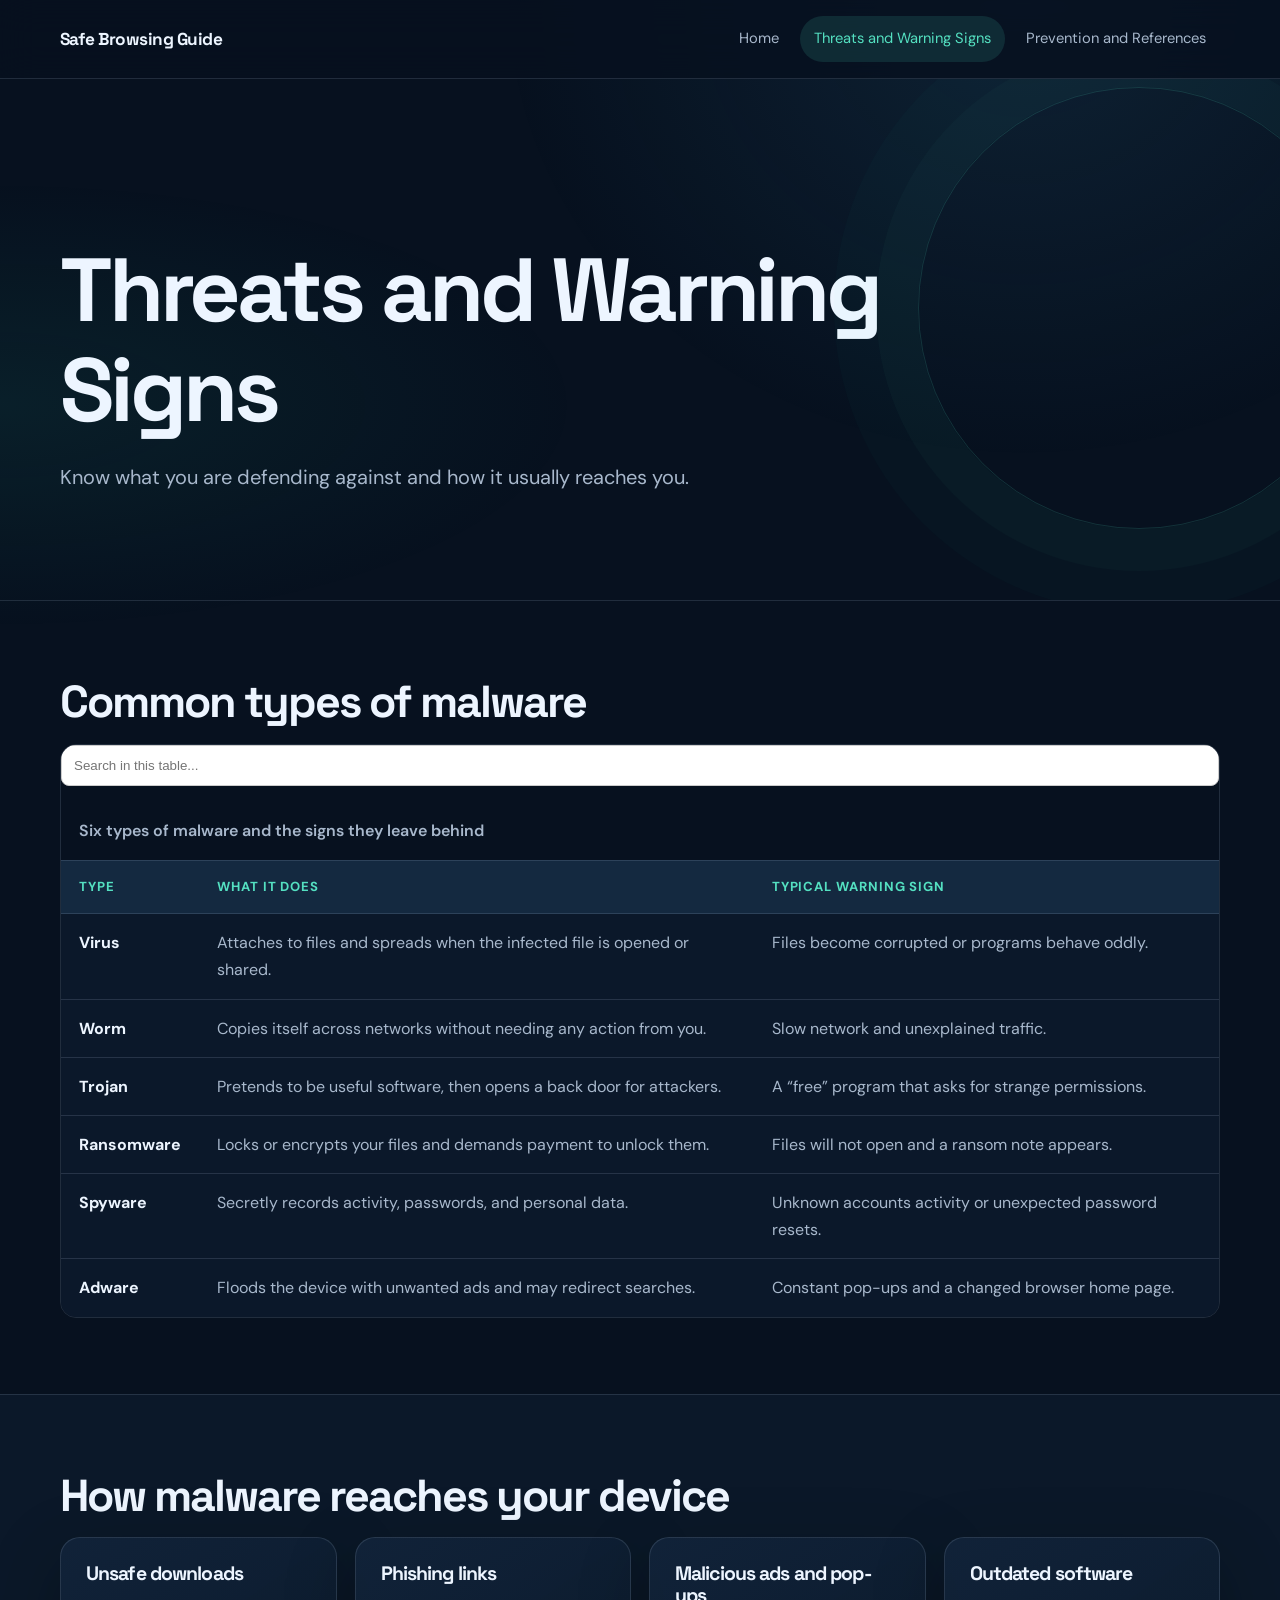
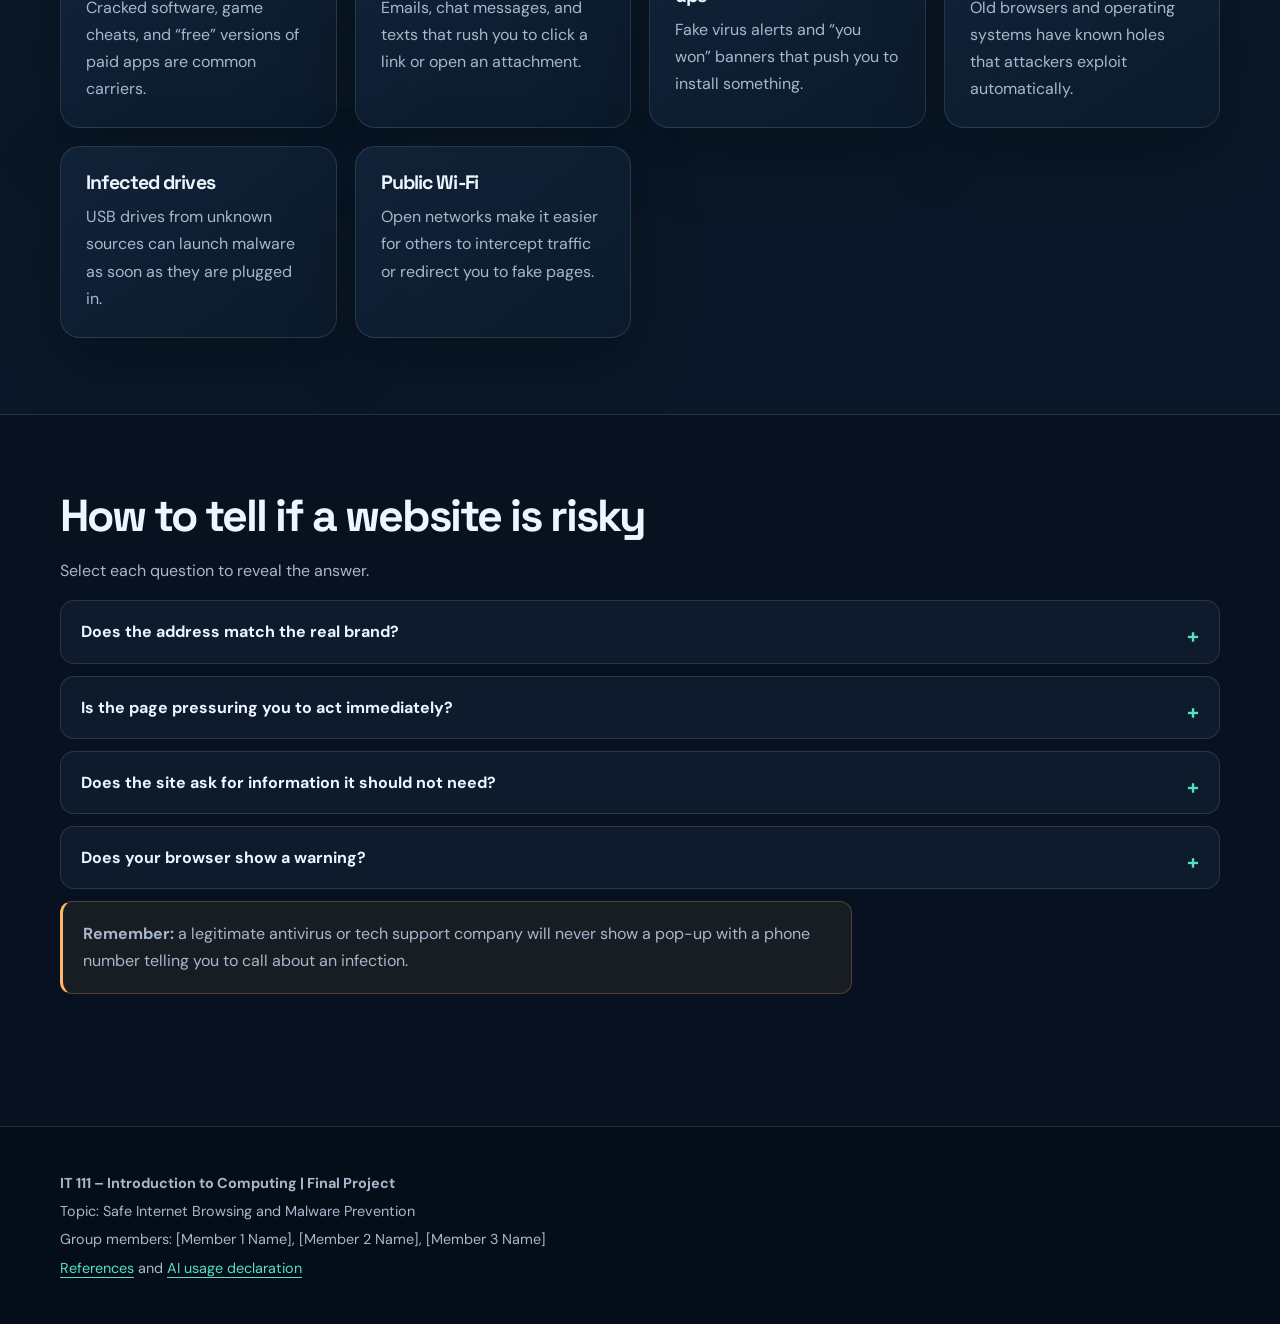
==== content.html @ ea1fbe69 "Add files via upload" ====
<!DOCTYPE html>
<html lang="en">
<head>
<meta charset="UTF-8">
<meta name="viewport" content="width=device-width, initial-scale=1">
<meta name="description" content="Learn how to browse the internet safely and prevent malware infections.">
<title>Threats and Warning Signs | Safe Internet Browsing and Malware Prevention</title>
<link rel="stylesheet" href="style.css">
</head>
<body>
<a class="skip" href="#main">Skip to main content</a>
<header class="site-header">
<div class="wrap">
<a class="brand" href="index.html">Safe Browsing Guide</a>
<nav aria-label="Main navigation">
<ul>
<li><a href="index.html">Home</a></li>
<li><a href="content.html" aria-current="page">Threats and Warning Signs</a></li>
<li><a href="resources.html">Prevention and References</a></li>
</ul>
</nav>
</div>
</header>
<main id="main">
<div class="hero">
<div class="wrap">
<h1>Threats and Warning Signs</h1>
<p class="lead">Know what you are defending against and how it usually reaches you.</p>
</div>
</div>
<section>
<div class="wrap">
<h2>Common types of malware</h2>
<div class="table-scroll">
<table>
<caption>Six types of malware and the signs they leave behind</caption>
<thead><tr><th scope="col">Type</th><th scope="col">What it does</th><th scope="col">Typical warning sign</th></tr></thead>
<tbody>
<tr><th scope="row">Virus</th><td>Attaches to files and spreads when the infected file is opened or shared.</td><td>Files become corrupted or programs behave oddly.</td></tr>
<tr><th scope="row">Worm</th><td>Copies itself across networks without needing any action from you.</td><td>Slow network and unexplained traffic.</td></tr>
<tr><th scope="row">Trojan</th><td>Pretends to be useful software, then opens a back door for attackers.</td><td>A “free” program that asks for strange permissions.</td></tr>
<tr><th scope="row">Ransomware</th><td>Locks or encrypts your files and demands payment to unlock them.</td><td>Files will not open and a ransom note appears.</td></tr>
<tr><th scope="row">Spyware</th><td>Secretly records activity, passwords, and personal data.</td><td>Unknown accounts activity or unexpected password resets.</td></tr>
<tr><th scope="row">Adware</th><td>Floods the device with unwanted ads and may redirect searches.</td><td>Constant pop-ups and a changed browser home page.</td></tr>
</tbody>
</table>
</div>
</div>
</section>
<section class="alt-bg">
<div class="wrap">
<h2>How malware reaches your device</h2>
<div class="grid">
<div class="box"><h3>Unsafe downloads</h3><p>Cracked software, game cheats, and “free” versions of paid apps are common carriers.</p></div>
<div class="box"><h3>Phishing links</h3><p>Emails, chat messages, and texts that rush you to click a link or open an attachment.</p></div>
<div class="box"><h3>Malicious ads and pop-ups</h3><p>Fake virus alerts and “you won” banners that push you to install something.</p></div>
<div class="box"><h3>Outdated software</h3><p>Old browsers and operating systems have known holes that attackers exploit automatically.</p></div>
<div class="box"><h3>Infected drives</h3><p>USB drives from unknown sources can launch malware as soon as they are plugged in.</p></div>
<div class="box"><h3>Public Wi-Fi</h3><p>Open networks make it easier for others to intercept traffic or redirect you to fake pages.</p></div>
</div>
</div>
</section>
<section>
<div class="wrap">
<h2>How to tell if a website is risky</h2>
<p>Select each question to reveal the answer.</p>
<details><summary>Does the address match the real brand?</summary><p>Look for misspellings such as <code>paypa1.com</code>, extra words, or the brand name placed before the real domain. When unsure, type the official address yourself instead of clicking.</p></details>
<details><summary>Is the page pressuring you to act immediately?</summary><p>Countdown timers, threats of account closure, and prizes you never entered for are classic pressure tactics. Real services rarely demand action within minutes.</p></details>
<details><summary>Does the site ask for information it should not need?</summary><p>A download page should not ask for your bank details, and a quiz should not ask for your password. Close the page if the request does not make sense.</p></details>
<details><summary>Does your browser show a warning?</summary><p>Full-page red warnings from your browser or search engine mean the site has been reported as dangerous. Go back to safety instead of choosing to continue.</p></details>
<p class="note"><strong>Remember:</strong> a legitimate antivirus or tech support company will never show a pop-up with a phone number telling you to call about an infection.</p>
</div>
</section>
</main>
<footer class="site-footer">
<div class="wrap">
<p><strong>IT 111 – Introduction to Computing | Final Project</strong></p>
<p>Topic: Safe Internet Browsing and Malware Prevention</p>
<p>Group members: [Member 1 Name], [Member 2 Name], [Member 3 Name]</p>
<p><a href="resources.html#references">References</a> and <a href="resources.html#ai-use">AI usage declaration</a></p>
</div>
</footer>


<script src="script.js" defer></script>

</body>
</html>
---- style.css ----
@import url('https://fonts.googleapis.com/css2?family=DM+Sans:wght@400;500;600;700&family=Space+Grotesk:wght@500;600;700&display=swap');

:root{
  --bg:#07111f;--surface:#0d1b2d;--surface-2:#12243a;--ink:#edf5ff;
  --muted:#a8b8cc;--line:rgba(184,207,232,.15);--accent:#54e0c1;
  --accent-2:#82aaff;--warning:#ffb86b;--danger:#ff7f86;
  --radius:20px;--shadow:0 24px 70px rgba(0,0,0,.28);--max:1160px
}
*{box-sizing:border-box}
html{scroll-behavior:smooth;scroll-padding-top:100px}
body{margin:0;background:var(--bg);color:var(--ink);font:16px/1.7 "DM Sans",system-ui,sans-serif}
body:before{content:"";position:fixed;inset:0;z-index:-1;pointer-events:none;background:radial-gradient(ellipse at 80% 0%,rgba(48,119,160,.16),transparent 36%),radial-gradient(ellipse at 0% 45%,rgba(34,181,151,.09),transparent 32%)}
a{color:var(--accent);text-underline-offset:4px}
a:hover{color:#a2ffe9}
button,a{ -webkit-tap-highlight-color:transparent}
:focus-visible{outline:3px solid var(--warning);outline-offset:4px}
.skip{position:absolute;left:-9999px;top:1rem;background:#fff;color:#07111f;padding:.7rem 1rem;border-radius:8px;z-index:100}
.skip:focus{left:1rem}
.wrap{width:min(var(--max),calc(100% - 40px));margin:auto}
.site-header{position:sticky;top:0;z-index:50;background:rgba(7,17,31,.82);backdrop-filter:blur(18px);border-bottom:1px solid var(--line)}
.site-header .wrap{min-height:78px;display:flex;align-items:center;justify-content:space-between;gap:24px}
.brand{display:flex;align-items:center;gap:12px;color:var(--ink);text-decoration:none;font:700 1.08rem "Space Grotesk",sans-serif;letter-spacing:-.03em}
.brand-mark{display:grid;place-items:center;width:38px;height:38px;border-radius:12px;color:#06231e;background:linear-gradient(135deg,var(--accent),#8cf0d9);font-size:1.15rem}
nav ul{display:flex;align-items:center;gap:7px;list-style:none;margin:0;padding:0}
nav a{display:block;padding:10px 14px;border-radius:999px;color:var(--muted);font-size:.92rem;text-decoration:none;transition:.2s}
nav a:hover,nav a[aria-current=page]{background:rgba(84,224,193,.12);color:var(--accent)}
.menu-toggle{display:none;background:var(--surface-2);color:var(--ink);border:1px solid var(--line);padding:9px 13px;border-radius:10px;font:inherit}
.hero{position:relative;overflow:hidden;padding:clamp(76px,11vw,142px) 0 90px;border-bottom:1px solid var(--line)}
.hero:after{content:"";position:absolute;width:440px;height:440px;right:-80px;top:8px;border:1px solid rgba(84,224,193,.16);border-radius:50%;box-shadow:0 0 0 42px rgba(84,224,193,.025),0 0 0 84px rgba(84,224,193,.02);pointer-events:none}
.eyebrow{display:inline-flex;align-items:center;gap:9px;color:var(--accent);font-size:.78rem;font-weight:700;letter-spacing:.14em;text-transform:uppercase}
.eyebrow:before{content:"";width:24px;height:1px;background:currentColor}
h1,h2,h3{font-family:"Space Grotesk",sans-serif;line-height:1.12;letter-spacing:-.045em}
h1{max-width:850px;margin:20px 0;font-size:clamp(2.7rem,7vw,5.7rem)}
h1 span{color:var(--accent)}
h2{font-size:clamp(1.8rem,4vw,2.8rem);margin:0 0 16px}
h3{font-size:1.22rem;margin:0 0 9px}
p{max-width:72ch;color:var(--muted);margin:.5rem 0 1rem}
.lead{max-width:690px;font-size:clamp(1.08rem,2vw,1.25rem)}
.hero-actions{display:flex;flex-wrap:wrap;gap:12px;margin-top:30px}
.btn{display:inline-flex;align-items:center;justify-content:center;gap:10px;padding:13px 20px;border:1px solid var(--accent);border-radius:999px;background:var(--accent);color:#06231e;font-weight:700;text-decoration:none;transition:transform .2s,box-shadow .2s}
.btn:hover{transform:translateY(-2px);color:#06231e;box-shadow:0 12px 32px rgba(84,224,193,.2)}
.btn.secondary{background:transparent;color:var(--ink);border-color:var(--line)}
.btn.secondary:hover{border-color:var(--accent);color:var(--accent);box-shadow:none}
section{padding:76px 0}
.section-head{display:flex;justify-content:space-between;align-items:end;gap:30px;margin-bottom:30px}
.section-head p{max-width:470px;margin:0}
.grid{display:grid;grid-template-columns:repeat( auto-fit,minmax(230px,1fr));gap:18px}
.box,.panel{background:linear-gradient(145deg,rgba(18,36,58,.92),rgba(12,27,45,.94));border:1px solid var(--line);border-radius:var(--radius);padding:25px;box-shadow:var(--shadow)}
.box{transition:transform .22s,border-color .22s}
.box:hover{transform:translateY(-5px);border-color:rgba(84,224,193,.45)}
.card-icon{display:grid;place-items:center;width:44px;height:44px;margin-bottom:18px;border-radius:14px;background:rgba(84,224,193,.12);color:var(--accent);font-size:1.25rem}
.box p{margin-bottom:0}
.alt-bg{background:rgba(15,31,50,.55);border-block:1px solid var(--line)}
.demo{display:grid;grid-template-columns:repeat(2,minmax(0,1fr));gap:18px;margin:28px 0}
.urlbar{display:flex;align-items:center;gap:9px;flex-wrap:wrap;padding:14px 16px;background:#071321;border:1px solid var(--line);border-radius:13px;font: .9rem ui-monospace,monospace;overflow-wrap:anywhere}
.urlbar strong{color:var(--accent);background:rgba(84,224,193,.1);padding:1px 5px;border-radius:4px}
.urlbar .fade{color:#71849a}
.tag{display:inline-block;padding:5px 11px;border-radius:999px;font-size:.75rem;font-weight:700;letter-spacing:.06em;text-transform:uppercase}
.tag.good{color:var(--accent);background:rgba(84,224,193,.12)}
.tag.bad{color:var(--danger);background:rgba(255,127,134,.12)}
.demo .good{border-left:3px solid var(--accent)}
.demo .bad{border-left:3px solid var(--danger)}
.table-scroll{overflow-x:auto;border:1px solid var(--line);border-radius:16px}
table{width:100%;border-collapse:collapse;min-width:650px;background:rgba(13,27,45,.8)}
caption{text-align:left;padding:16px 18px;color:var(--muted);font-weight:600}
th,td{text-align:left;padding:15px 18px;border-top:1px solid var(--line);vertical-align:top}
thead th{background:#142940;color:var(--accent);font-size:.82rem;letter-spacing:.07em;text-transform:uppercase}
tbody th{color:var(--ink);font-weight:700}
tbody td{color:var(--muted)}
details{background:var(--surface);border:1px solid var(--line);border-radius:14px;margin:12px 0;overflow:hidden}
summary{cursor:pointer;padding:17px 20px;font-weight:700;list-style:none}
summary::-webkit-details-marker{display:none}
summary:after{content:"+";float:right;color:var(--accent);font-size:1.3rem}
details[open] summary:after{content:"−"}
details p{padding:0 20px 18px;margin:0}
.note{padding:18px 20px;border:1px solid rgba(255,184,107,.25);border-left:3px solid var(--warning);border-radius:12px;background:rgba(255,184,107,.07)}
.steps{list-style:none;counter-reset:step;padding:0;margin:0;display:grid;gap:15px}
.steps li{counter-increment:step;position:relative;padding:18px 20px 18px 68px;background:var(--surface);border:1px solid var(--line);border-radius:14px;color:var(--muted)}
.steps li:before{content:counter(step,decimal-leading-zero);position:absolute;left:19px;top:18px;color:var(--accent);font:700 1rem "Space Grotesk",sans-serif}
.do{color:var(--accent);font-weight:700}.dont{color:var(--danger);font-weight:700}
.site-footer{padding:40px 0;margin-top:40px;border-top:1px solid var(--line);background:#050d18}
.footer-inner{display:flex;justify-content:space-between;gap:25px;flex-wrap:wrap}
.site-footer p{font-size:.9rem;margin:.25rem 0}
.site-footer a{color:var(--accent)}
.small{font-size:.88rem}
.reveal{opacity:0;transform:translateY(18px);transition:opacity .6s,transform .6s}
.reveal.visible{opacity:1;transform:none}
.progress{position:fixed;left:0;top:0;height:3px;width:0;background:var(--accent);z-index:100;box-shadow:0 0 12px var(--accent)}
@media(max-width:760px){
 .site-header .wrap{min-height:70px}.menu-toggle{display:block}
 nav{display:none;position:absolute;top:70px;left:0;right:0;padding:12px 20px 20px;background:#091626;border-bottom:1px solid var(--line)}
 nav.open{display:block}nav ul{display:grid;gap:5px}nav a{border-radius:10px}
 .hero{padding:75px 0 65px}.hero:after{right:-270px;opacity:.6}
 section{padding:58px 0}.section-head{display:block}.section-head p{margin-top:12px}
 .demo{grid-template-columns:1fr}
}
@media(prefers-reduced-motion:reduce){html{scroll-behavior:auto}*,*:before,*:after{transition:none!important;animation:none!important}.reveal{opacity:1;transform:none}}
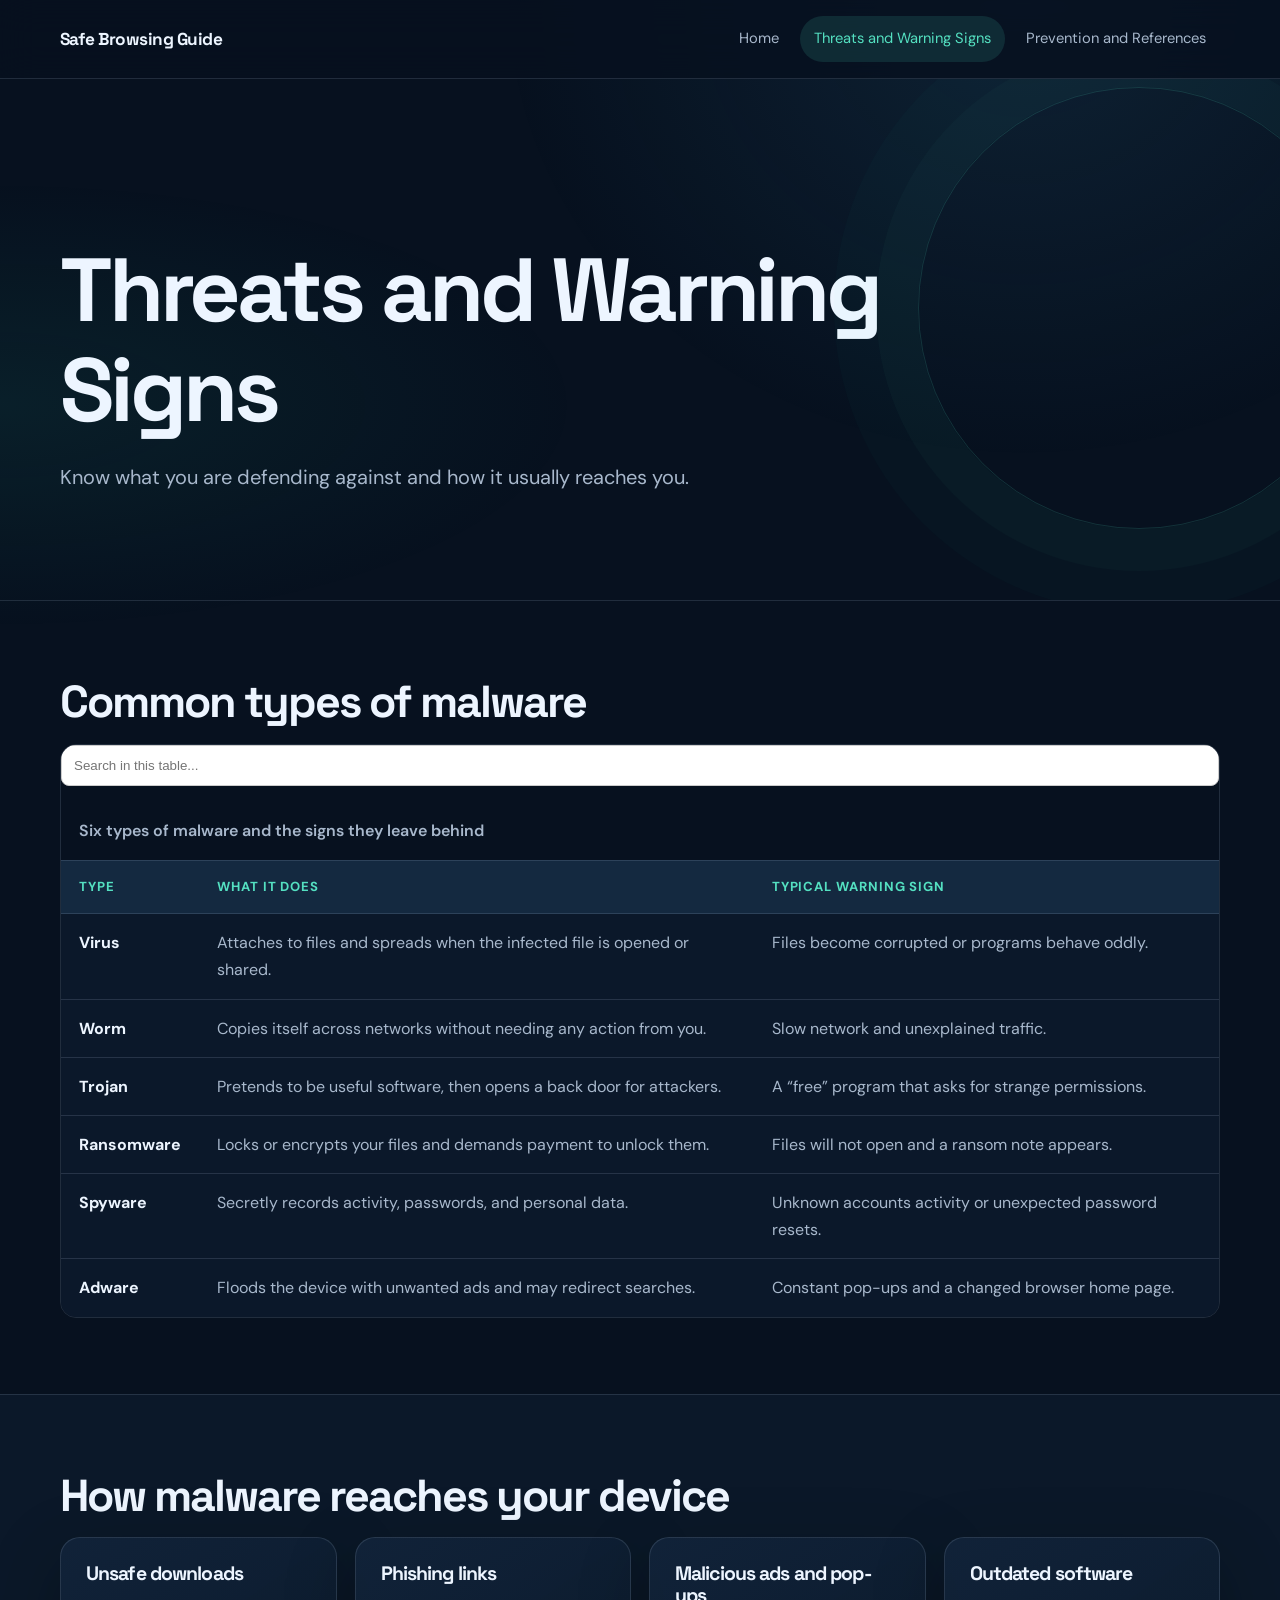
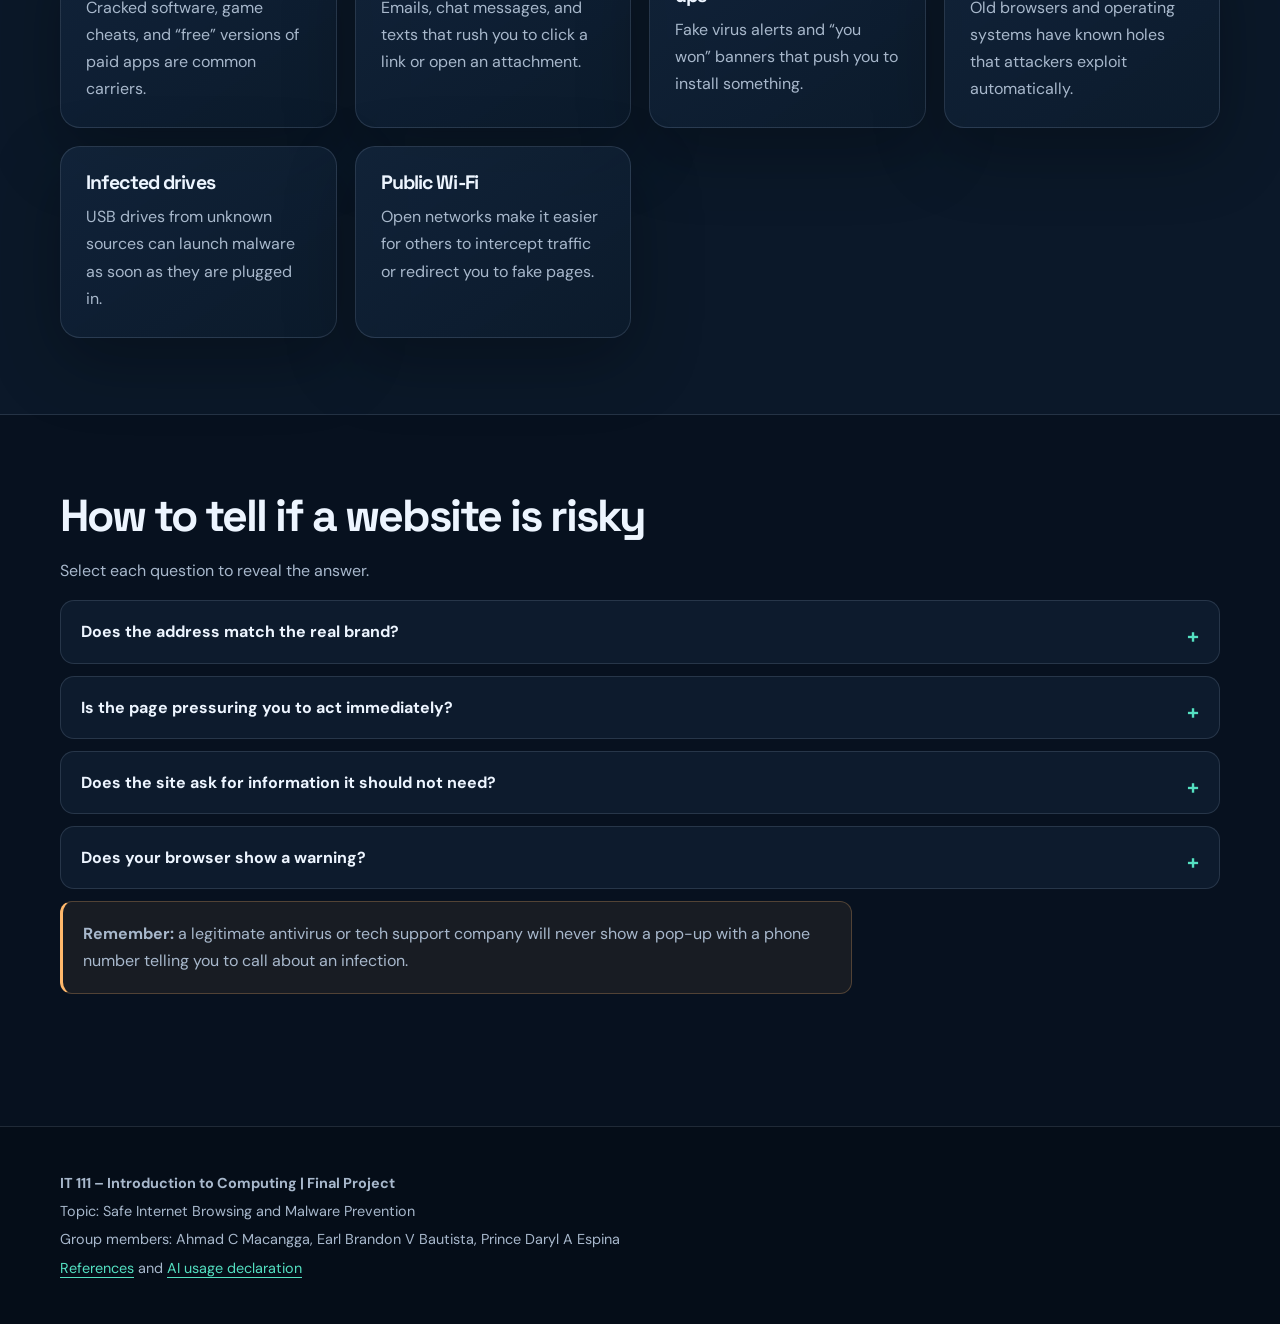
==== commit 4a47070f: "Update content.html" ====
--- a/content.html
+++ b/content.html
@@ -76,7 +76,7 @@
 <div class="wrap">
 <p><strong>IT 111 – Introduction to Computing | Final Project</strong></p>
 <p>Topic: Safe Internet Browsing and Malware Prevention</p>
-<p>Group members: [Member 1 Name], [Member 2 Name], [Member 3 Name]</p>
+<p>Group members: Ahmad C Macangga, Earl Brandon V Bautista, Prince Daryl A Espina</p>
 <p><a href="resources.html#references">References</a> and <a href="resources.html#ai-use">AI usage declaration</a></p>
 </div>
 </footer>
@@ -85,4 +85,4 @@
 <script src="script.js" defer></script>
 
 </body>
-</html>+</html>
